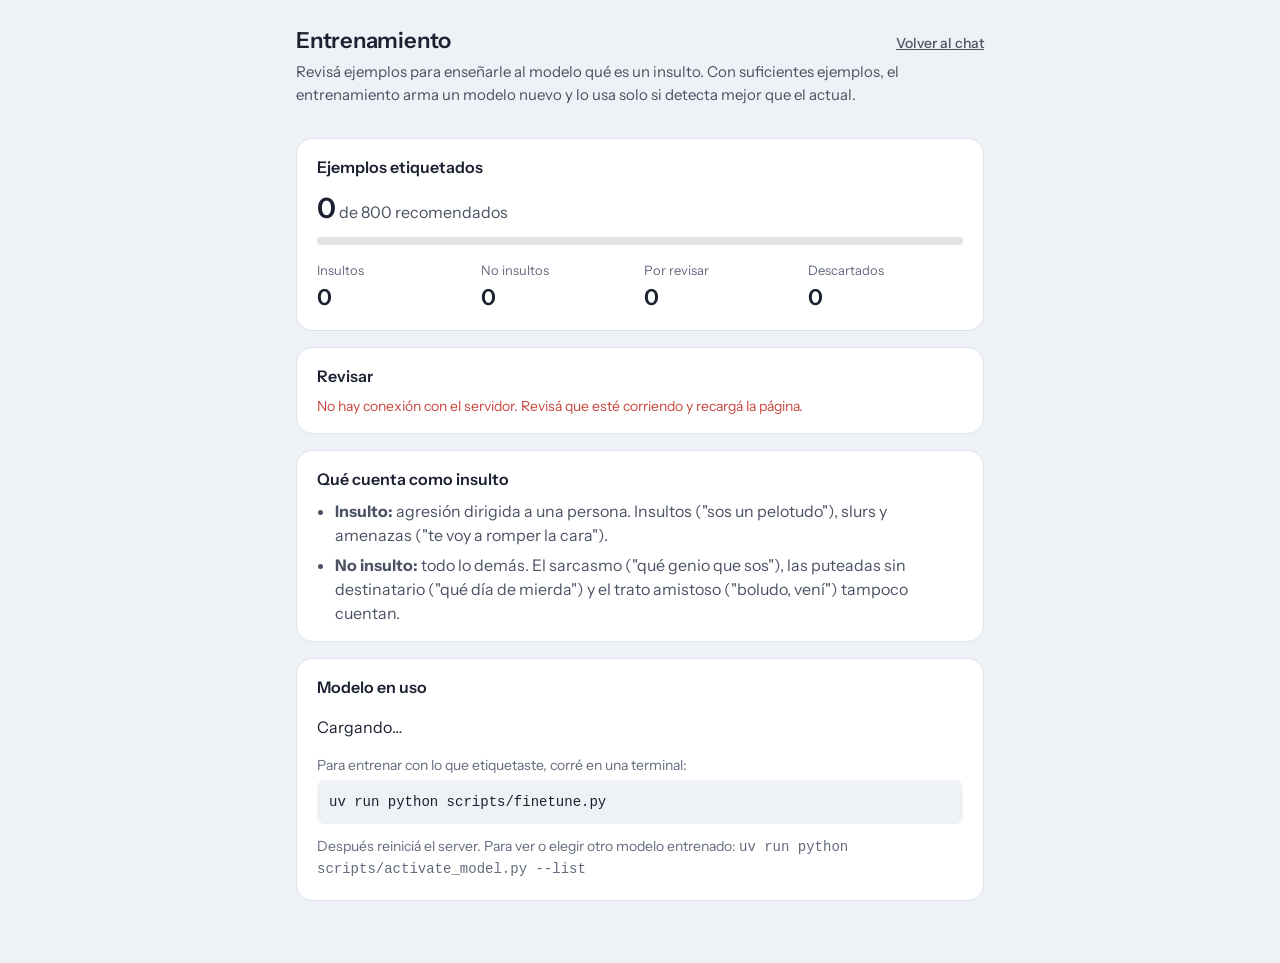
==== static/training.html @ c31f7b47 "final model decision" ====
<!doctype html>
<html lang="es">
<head>
  <meta charset="utf-8">
  <meta name="viewport" content="width=device-width, initial-scale=1">
  <title>Entrenamiento · Message flagger</title>
  <link rel="icon" href="data:image/svg+xml,%3Csvg xmlns='http://www.w3.org/2000/svg' viewBox='0 0 16 16'%3E%3Crect width='16' height='16' rx='4' fill='%23c29000'/%3E%3Cpath d='M-2 10 10-2M2 14 14 2M6 18 18 6' stroke='%231b2130' stroke-width='2.5'/%3E%3C/svg%3E">
  <link rel="preconnect" href="https://fonts.googleapis.com">
  <link rel="preconnect" href="https://fonts.gstatic.com" crossorigin>
  <link href="https://fonts.googleapis.com/css2?family=Instrument+Sans:wght@400;500;600&display=swap" rel="stylesheet">
  <link rel="stylesheet" href="styles.css">
</head>
<body>
  <div class="page">
    <header class="top">
      <div class="title-row">
        <h1>Entrenamiento</h1>
        <p class="total"><a href="./">Volver al chat</a></p>
      </div>
      <p class="lede">Revisá ejemplos para enseñarle al modelo qué es un insulto. Con suficientes ejemplos, el entrenamiento arma un modelo nuevo y lo usa solo si detecta mejor que el actual.</p>
    </header>

    <section class="panel progress" aria-labelledby="progress-title">
      <h2 id="progress-title">Ejemplos etiquetados</h2>
      <p class="progress-count"><span id="labeled-total">0</span> de <span id="target">800</span> recomendados</p>
      <div class="meter" role="progressbar" aria-labelledby="progress-title" aria-valuemin="0" id="meter">
        <div class="meter-fill" id="meter-fill"></div>
      </div>
      <dl class="counts">
        <div><dt>Insultos</dt><dd id="count-insult">0</dd></div>
        <div><dt>No insultos</dt><dd id="count-clean">0</dd></div>
        <div><dt>Por revisar</dt><dd id="count-pending">0</dd></div>
        <div><dt>Descartados</dt><dd id="count-discarded">0</dd></div>
      </dl>
    </section>

    <section class="panel review" aria-labelledby="review-title">
      <h2 id="review-title">Revisar</h2>
      <div id="review-card" hidden>
        <p class="example-text" id="example-text"></p>
        <p class="example-meta" id="example-meta"></p>
        <div class="review-actions">
          <button type="button" class="review-btn" data-label="insult">Insulto <kbd>1</kbd></button>
          <button type="button" class="review-btn" data-label="clean">No insulto <kbd>2</kbd></button>
          <button type="button" class="review-btn secondary" data-label="discard">Descartar <kbd>3</kbd></button>
        </div>
      </div>
      <p class="empty" id="review-empty" hidden>No hay ejemplos por revisar. Etiquetá mensajes del chat, o importá más con <code>scripts/import_examples.py</code>.</p>
      <p class="composer-error" id="review-error" role="alert" hidden></p>
    </section>

    <section class="panel" aria-labelledby="criteria-title">
      <h2 id="criteria-title">Qué cuenta como insulto</h2>
      <ul class="criteria">
        <li><strong>Insulto:</strong> agresión dirigida a una persona. Insultos ("sos un pelotudo"), slurs y amenazas ("te voy a romper la cara").</li>
        <li><strong>No insulto:</strong> todo lo demás. El sarcasmo ("qué genio que sos"), las puteadas sin destinatario ("qué día de mierda") y el trato amistoso ("boludo, vení") tampoco cuentan.</li>
      </ul>
    </section>

    <section class="panel" aria-labelledby="model-title">
      <h2 id="model-title">Modelo en uso</h2>
      <p id="model-status">Cargando…</p>
      <p class="muted">Para entrenar con lo que etiquetaste, corré en una terminal:</p>
      <pre><code>uv run python scripts/finetune.py</code></pre>
      <p class="muted">Después reiniciá el server. Para ver o elegir otro modelo entrenado: <code>uv run python scripts/activate_model.py --list</code></p>
    </section>
  </div>

  <script src="training.js"></script>
</body>
</html>
---- static/styles.css ----
:root {
  color-scheme: light;
  --bg: #eef1f5;
  --panel: #ffffff;
  --ink: #1b2130;
  --ink-2: #4a5263;
  --ink-3: #636b7d;
  --line: #dde2ea;
  --pos: #2f6fdb;
  --neg: #c8463d;
  --neu: #7a8194;
  --flag: #c29000;
  --flag-ink: #7a5a00;
  --flag-wash: #fbf3dc;
  --radius: 16px;
  --font: "Instrument Sans", system-ui, -apple-system, "Segoe UI", sans-serif;
}

@media (prefers-color-scheme: dark) {
  :root:not([data-theme="light"]) {
    color-scheme: dark;
    --bg: #13161c;
    --panel: #1b1f27;
    --ink: #e8ebf1;
    --ink-2: #b4bac6;
    --ink-3: #8f96a5;
    --line: #2c323d;
    --pos: #5b8be6;
    --neg: #d9505f;
    --neu: #8b92a3;
    --flag: #a99400;
    --flag-ink: #dcc653;
    --flag-wash: #25231a;
  }
}

* { box-sizing: border-box; }

html, body { margin: 0; height: 100%; }

body {
  background: var(--bg);
  color: var(--ink);
  font-family: var(--font);
  font-size: 16px;
  line-height: 1.5;
}

.visually-hidden {
  position: absolute;
  width: 1px;
  height: 1px;
  overflow: hidden;
  clip-path: inset(50%);
  white-space: nowrap;
}

:focus-visible {
  outline: 2px solid var(--ink);
  outline-offset: 2px;
}

.app {
  display: flex;
  flex-direction: column;
  max-width: 720px;
  height: 100dvh;
  margin: 0 auto;
  padding: 0 16px;
}

/* Header and stats */

.top { padding: 24px 0 16px; }

.title-row {
  display: flex;
  align-items: baseline;
  justify-content: space-between;
  gap: 16px;
}

h1 {
  margin: 0;
  font-size: 22px;
  font-weight: 600;
  letter-spacing: -0.01em;
}

.total {
  margin: 0;
  color: var(--ink-3);
  font-size: 14px;
}

.lede {
  margin: 4px 0 16px;
  color: var(--ink-2);
  font-size: 15px;
}

.stats {
  display: grid;
  grid-template-columns: repeat(4, 1fr);
  background: var(--panel);
  border: 1px solid var(--line);
  border-radius: var(--radius);
}

.stat {
  display: flex;
  flex-direction: column;
  gap: 2px;
  padding: 12px 16px 14px;
}

.stat + .stat { border-left: 1px solid var(--line); }

.stat-label {
  display: flex;
  align-items: center;
  gap: 8px;
  color: var(--ink-2);
  font-size: 14px;
  font-weight: 500;
}

.swatch {
  width: 10px;
  height: 10px;
  border-radius: 3px;
  background: var(--swatch);
}

.stat[data-kind="positive"] { --swatch: var(--pos); }
.stat[data-kind="negative"] { --swatch: var(--neg); }
.stat[data-kind="neutral"] { --swatch: var(--neu); }
.stat[data-kind="flagged"] { --swatch: repeating-linear-gradient(135deg, var(--flag) 0 2px, transparent 2px 4px); }
.stat[data-kind="flagged"] .swatch { box-shadow: inset 0 0 0 1px var(--flag); }

.stat-value {
  font-size: 32px;
  font-weight: 600;
  line-height: 1.15;
}

.stat-share {
  min-height: 1.4em;
  color: var(--ink-3);
  font-size: 13px;
}

/* Thread */

.thread {
  flex: 1;
  overflow-y: auto;
  padding: 8px 0 16px;
}

.empty {
  margin: 48px auto 0;
  max-width: 32ch;
  color: var(--ink-3);
  text-align: center;
}

.messages {
  display: flex;
  flex-direction: column;
  gap: 16px;
  margin: 0;
  padding: 0;
  list-style: none;
}

.msg {
  display: flex;
  flex-direction: column;
  align-items: flex-end;
  gap: 6px;
}

.bubble {
  position: relative;
  max-width: min(520px, 88%);
  padding: 10px 14px;
  background: var(--panel);
  border: 1px solid var(--line);
  border-radius: var(--radius) var(--radius) 4px var(--radius);
}

.text {
  margin: 0;
  white-space: pre-wrap;
  overflow-wrap: anywhere;
}

.is-pending .text { color: var(--ink-3); }

/* Flagged messages: caution-tape edge, note, and the blurred text. */

.is-flagged .bubble {
  padding-left: 22px;
  background: var(--flag-wash);
  border-color: color-mix(in srgb, var(--flag) 45%, var(--line));
  overflow: hidden;
}

.is-flagged .bubble::before {
  content: "";
  position: absolute;
  inset: 0 auto 0 0;
  width: 8px;
  background: repeating-linear-gradient(135deg, var(--flag) 0 5px, transparent 5px 10px);
}

.flag-note {
  margin: 0 0 4px;
  color: var(--flag-ink);
  font-size: 13px;
  font-weight: 600;
}

.flag-hint {
  color: var(--ink-3);
  font-weight: 400;
}

.spoiler {
  cursor: pointer;
  filter: blur(6px);
  user-select: none;
  transition: filter 160ms ease;
}

@media (hover: hover) {
  .spoiler:hover { filter: none; user-select: text; }
}

.spoiler:focus-visible,
.spoiler.revealed {
  filter: none;
  user-select: text;
}

@media (prefers-reduced-motion: reduce) {
  .spoiler { transition: none; }
}

/* The model's verdict under each bubble */

.meta {
  display: flex;
  flex-wrap: wrap;
  justify-content: flex-end;
  align-items: center;
  gap: 4px 12px;
  color: var(--ink-3);
  font-size: 13px;
}

.sentiment {
  display: inline-flex;
  align-items: center;
  gap: 6px;
  color: var(--ink-2);
  font-weight: 500;
}

.sentiment::before {
  content: "";
  width: 8px;
  height: 8px;
  border-radius: 50%;
  background: var(--dot, var(--neu));
}

.sentiment[data-sentiment="positive"] { --dot: var(--pos); }
.sentiment[data-sentiment="negative"] { --dot: var(--neg); }
.sentiment[data-sentiment="neutral"] { --dot: var(--neu); }

.model {
  padding: 0 6px;
  border: 1px solid var(--line);
  border-radius: 6px;
}

.labeler {
  display: flex;
  align-items: center;
  gap: 6px;
  color: var(--ink-3);
  font-size: 13px;
}

.label-btn {
  min-height: 28px;
  padding: 0 12px;
  color: var(--ink-2);
  background: transparent;
  border: 1px solid var(--line);
  border-radius: 999px;
  font-size: 13px;
  font-weight: 500;
}

.label-btn[aria-pressed="true"] {
  color: var(--panel);
  background: var(--ink);
  border-color: var(--ink);
}

.label-btn:disabled { cursor: progress; }

.total a {
  margin-left: 12px;
  color: var(--ink-2);
  font-weight: 500;
}

.pending-note {
  animation: breathe 1.2s ease-in-out infinite;
}

@keyframes breathe {
  50% { opacity: 0.45; }
}

@media (prefers-reduced-motion: reduce) {
  .pending-note { animation: none; }
}

/* Composer */

.composer {
  display: grid;
  grid-template-columns: 1fr auto;
  gap: 8px;
  padding: 12px 0 20px;
  border-top: 1px solid var(--line);
}

textarea {
  min-height: 44px;
  max-height: 160px;
  padding: 10px 14px;
  overflow-y: auto;
  resize: none;
  color: var(--ink);
  background: var(--panel);
  border: 1px solid var(--line);
  border-radius: 12px;
  font: inherit;
}

textarea::placeholder { color: var(--ink-3); }

button {
  align-self: end;
  min-height: 44px;
  padding: 0 20px;
  color: var(--panel);
  background: var(--ink);
  border: 0;
  border-radius: 12px;
  font: inherit;
  font-weight: 600;
  cursor: pointer;
}

button:disabled {
  opacity: 0.5;
  cursor: progress;
}

.composer-error {
  grid-column: 1 / -1;
  margin: 0;
  color: var(--neg);
  font-size: 14px;
}

@media (max-width: 560px) {
  .top { padding-top: 16px; }
  .stats { grid-template-columns: repeat(2, 1fr); }
  .stat:nth-child(3) { border-left: 0; }
  .stat:nth-child(n + 3) { border-top: 1px solid var(--line); }
  .stat-value { font-size: 28px; }
}

/* Training page */

.page {
  max-width: 720px;
  margin: 0 auto;
  padding: 0 16px 48px;
}

.panel {
  margin-bottom: 16px;
  padding: 16px 20px;
  background: var(--panel);
  border: 1px solid var(--line);
  border-radius: var(--radius);
}

h2 {
  margin: 0 0 8px;
  font-size: 16px;
  font-weight: 600;
}

.progress-count {
  margin: 0 0 8px;
  color: var(--ink-2);
}

.progress-count span:first-child {
  color: var(--ink);
  font-size: 28px;
  font-weight: 600;
}

.meter {
  height: 8px;
  overflow: hidden;
  background: color-mix(in srgb, var(--ink) 12%, var(--panel));
  border-radius: 4px;
}

.meter-fill {
  width: 0;
  height: 100%;
  background: var(--ink-2);
  border-radius: 4px;
  transition: width 200ms ease;
}

.counts {
  display: grid;
  grid-template-columns: repeat(4, 1fr);
  gap: 8px;
  margin: 16px 0 0;
}

.counts dt {
  color: var(--ink-3);
  font-size: 13px;
}

.counts dd {
  margin: 0;
  font-size: 22px;
  font-weight: 600;
}

.example-text {
  margin: 4px 0 8px;
  font-size: 20px;
  line-height: 1.4;
  white-space: pre-wrap;
  overflow-wrap: anywhere;
}

.example-meta {
  display: flex;
  flex-wrap: wrap;
  gap: 4px 12px;
  margin: 0 0 16px;
  color: var(--ink-3);
  font-size: 13px;
}

.review-actions {
  display: flex;
  flex-wrap: wrap;
  gap: 8px;
}

.review-btn.secondary {
  color: var(--ink-2);
  background: transparent;
  border: 1px solid var(--line);
}

kbd {
  margin-left: 6px;
  padding: 0 5px;
  border: 1px solid currentColor;
  border-radius: 4px;
  font: inherit;
  font-size: 12px;
  opacity: 0.7;
}

.criteria {
  margin: 0;
  padding-left: 18px;
  color: var(--ink-2);
}

.criteria li + li { margin-top: 6px; }

.muted {
  margin: 12px 0 4px;
  color: var(--ink-3);
  font-size: 14px;
}

pre {
  margin: 0;
  padding: 10px 12px;
  overflow-x: auto;
  background: var(--bg);
  border-radius: 8px;
}

code {
  font-family: ui-monospace, "Cascadia Code", Consolas, monospace;
  font-size: 14px;
}

.review .empty { margin: 8px 0 0; text-align: left; max-width: none; }

@media (max-width: 560px) {
  .counts { grid-template-columns: repeat(2, 1fr); }
}
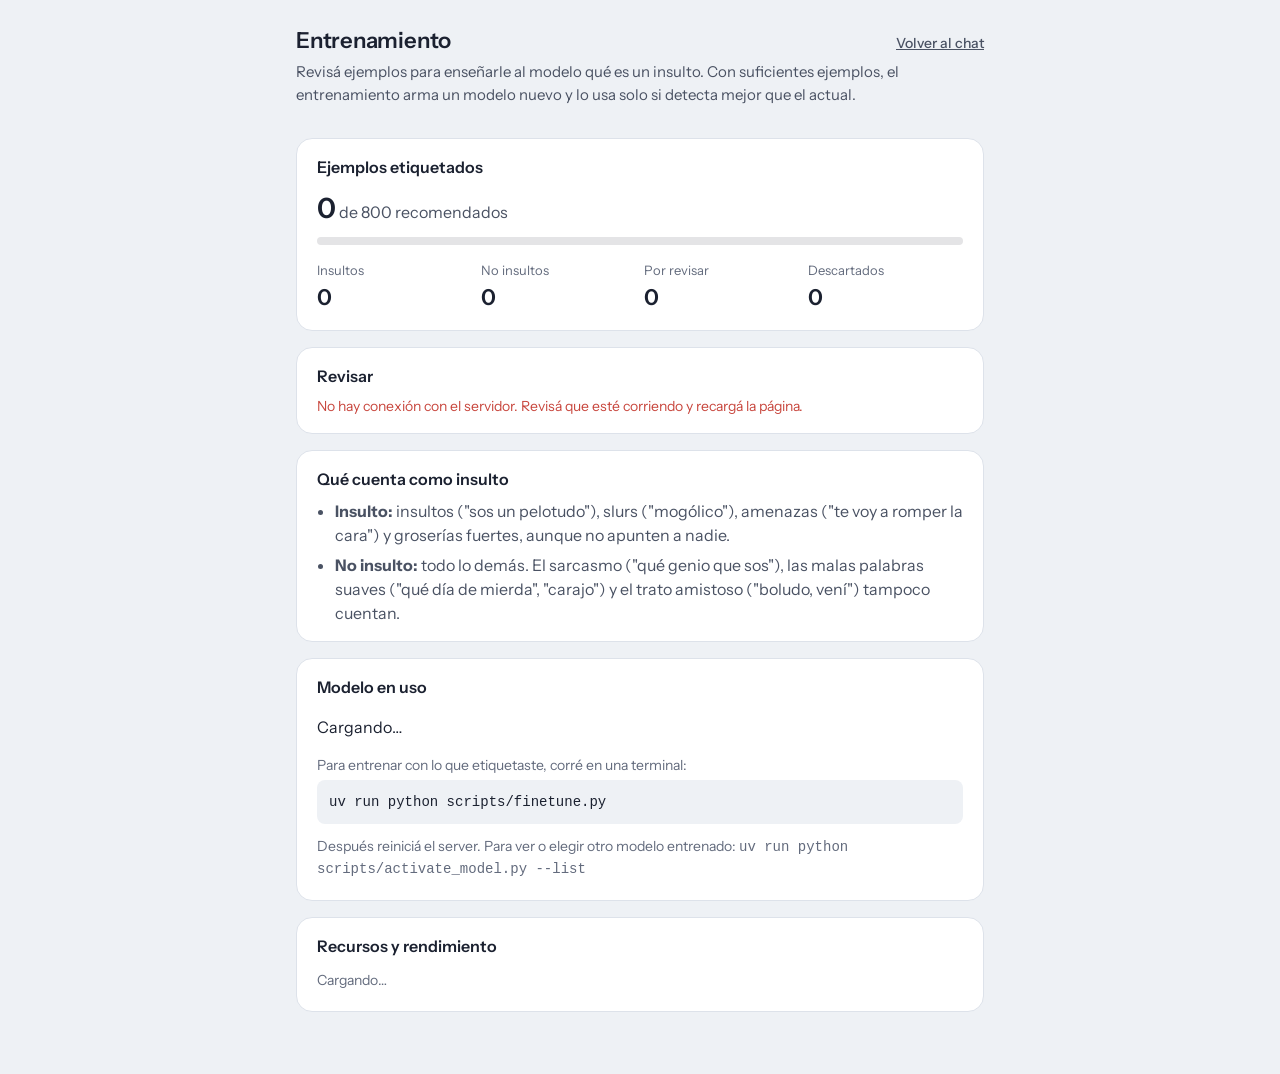
==== commit 6dd45435: "Merge branch 'bench/step1-benchmark'" ====
--- a/static/training.html
+++ b/static/training.html
@@ -52,8 +52,8 @@
     <section class="panel" aria-labelledby="criteria-title">
       <h2 id="criteria-title">Qué cuenta como insulto</h2>
       <ul class="criteria">
-        <li><strong>Insulto:</strong> agresión dirigida a una persona. Insultos ("sos un pelotudo"), slurs y amenazas ("te voy a romper la cara").</li>
-        <li><strong>No insulto:</strong> todo lo demás. El sarcasmo ("qué genio que sos"), las puteadas sin destinatario ("qué día de mierda") y el trato amistoso ("boludo, vení") tampoco cuentan.</li>
+        <li><strong>Insulto:</strong> insultos ("sos un pelotudo"), slurs ("mogólico"), amenazas ("te voy a romper la cara") y groserías fuertes, aunque no apunten a nadie.</li>
+        <li><strong>No insulto:</strong> todo lo demás. El sarcasmo ("qué genio que sos"), las malas palabras suaves ("qué día de mierda", "carajo") y el trato amistoso ("boludo, vení") tampoco cuentan.</li>
       </ul>
     </section>
 
@@ -64,8 +64,15 @@
       <pre><code>uv run python scripts/finetune.py</code></pre>
       <p class="muted">Después reiniciá el server. Para ver o elegir otro modelo entrenado: <code>uv run python scripts/activate_model.py --list</code></p>
     </section>
+
+    <section class="panel" aria-labelledby="metrics-title">
+      <h2 id="metrics-title">Recursos y rendimiento</h2>
+      <div class="metrics-body" id="metrics-body"><p class="muted">Cargando…</p></div>
+    </section>
   </div>
 
+  <script src="metrics.js"></script>
   <script src="training.js"></script>
+  <script>startMetrics(document.getElementById("metrics-body"));</script>
 </body>
 </html>
--- a/static/styles.css
+++ b/static/styles.css
@@ -523,6 +523,66 @@
 
 .review .empty { margin: 8px 0 0; text-align: left; max-width: none; }
 
+.metrics-body h3 {
+  margin: 16px 0 6px;
+  color: var(--ink-2);
+  font-size: 14px;
+  font-weight: 600;
+}
+
+.metrics-body h3:first-child { margin-top: 0; }
+
+.metrics-body .counts { margin-top: 10px; }
+
+.metrics-body .counts dd { font-size: 18px; }
+
+.model-list {
+  margin: 0;
+  padding-left: 18px;
+  color: var(--ink-2);
+  font-size: 14px;
+}
+
+.usage-label {
+  margin: 0 0 4px;
+  color: var(--ink-2);
+  font-size: 14px;
+}
+
+.sparkline {
+  display: block;
+  width: 100%;
+  height: 32px;
+  margin-top: 12px;
+  color: var(--ink-2);
+}
+
+/* Chat page: collapsed strip under the stats; the open body scrolls so it cannot crowd out the thread. */
+.metrics {
+  margin-top: 12px;
+  padding: 8px 12px;
+  background: var(--panel);
+  border: 1px solid var(--line);
+  border-radius: 12px;
+  font-size: 14px;
+}
+
+.metrics summary {
+  display: flex;
+  flex-wrap: wrap;
+  gap: 2px 12px;
+  cursor: pointer;
+  color: var(--ink-2);
+}
+
+.metrics-summary { color: var(--ink-3); }
+
+.metrics .metrics-body {
+  max-height: 40dvh;
+  margin-top: 10px;
+  overflow-y: auto;
+}
+
 @media (max-width: 560px) {
   .counts { grid-template-columns: repeat(2, 1fr); }
 }
